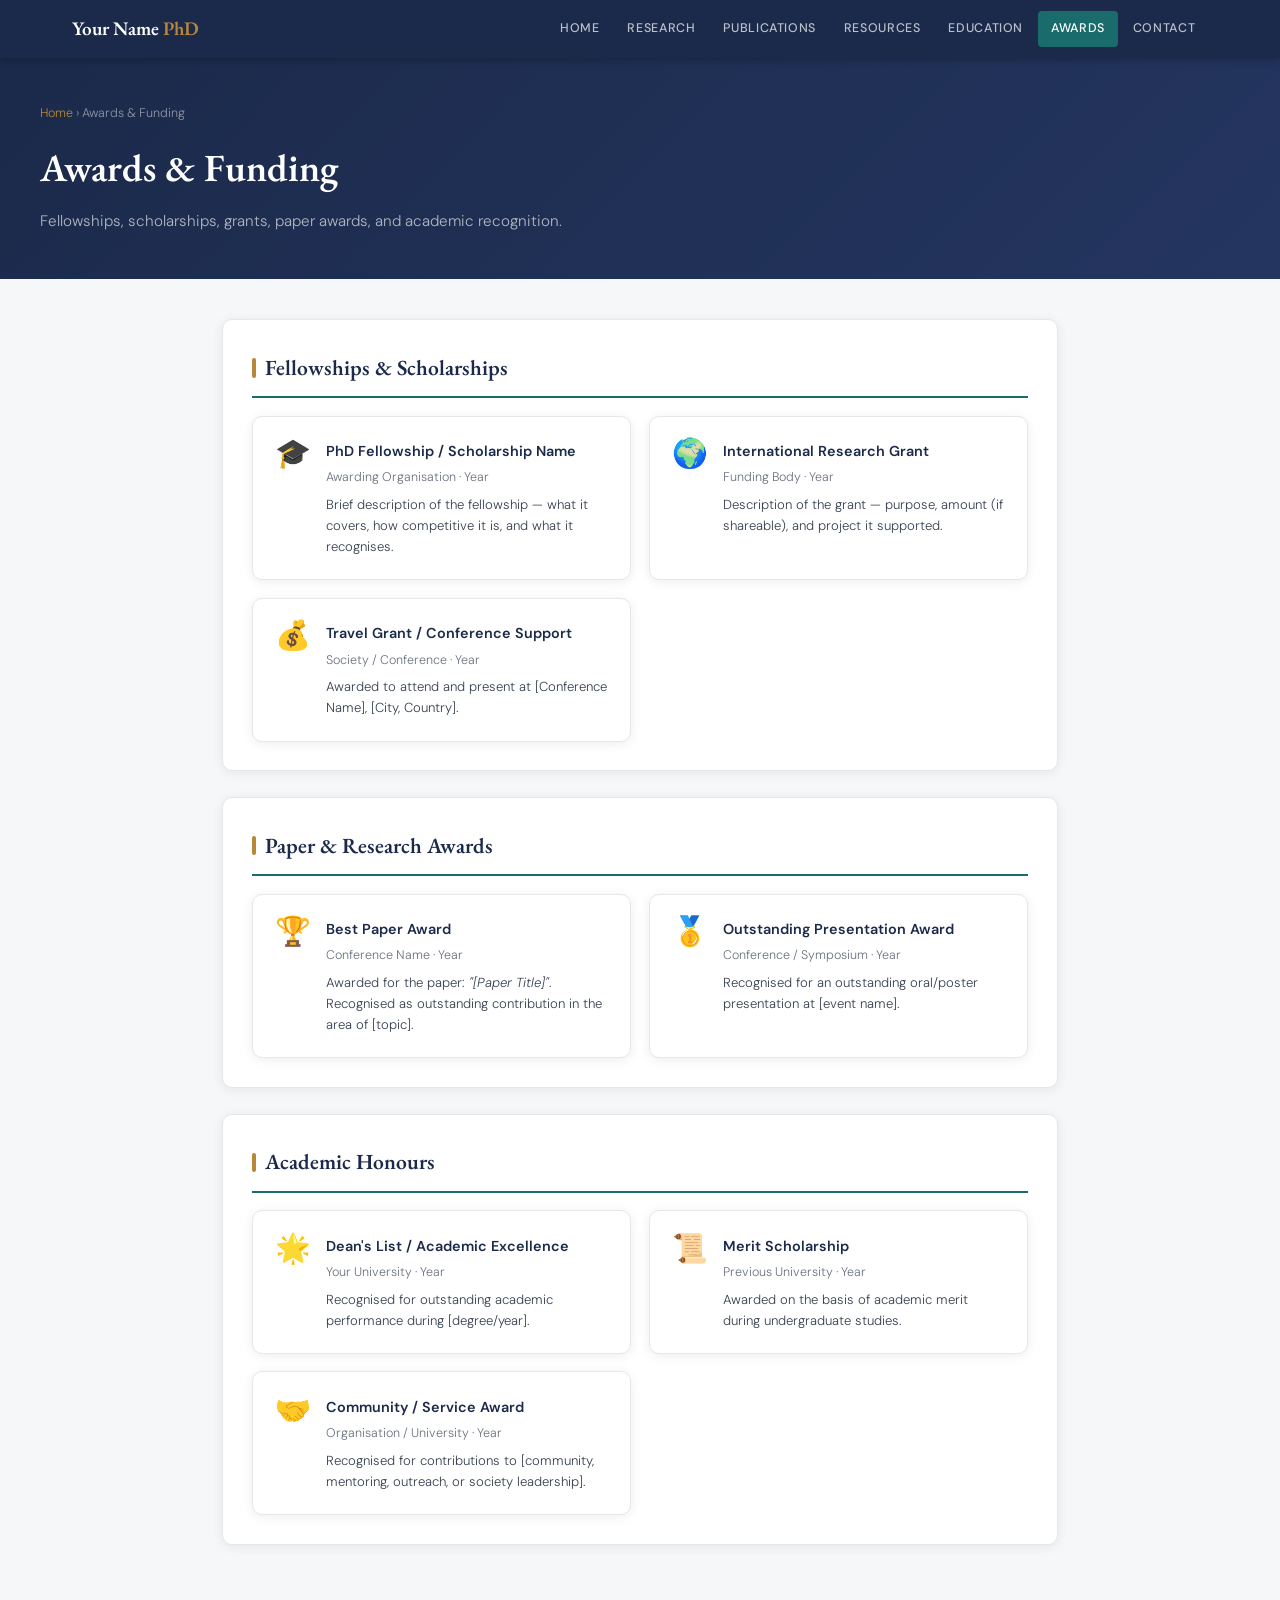
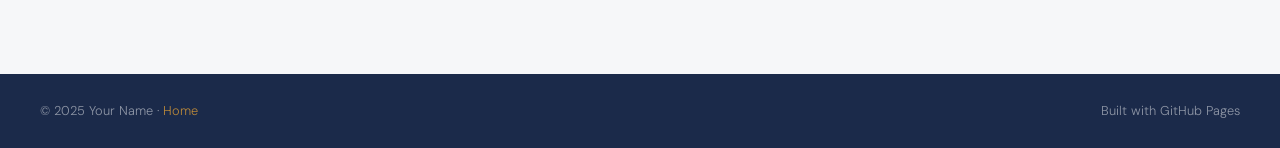
==== awards.html @ 1ede740f "Add files via upload" ====
<!DOCTYPE html>
<html lang="en">
<head>
  <meta charset="UTF-8"/>
  <meta name="viewport" content="width=device-width, initial-scale=1.0"/>
  <title>Awards — Your Name</title>
  <link href="https://fonts.googleapis.com/css2?family=EB+Garamond:ital,wght@0,400;0,500;0,600;1,400&family=DM+Sans:wght@300;400;500;600&display=swap" rel="stylesheet"/>
  <link rel="stylesheet" href="style.css"/>
</head>
<body>
  <header id="header">
    <div class="header-inner">
      <a href="index.html" class="site-title">Your Name <span>PhD</span></a>
      <nav class="main-nav">
        <a href="index.html">Home</a><a href="research.html">Research</a>
        <a href="publications.html">Publications</a><a href="resources.html">Resources</a>
        <a href="education.html">Education</a>
        <a href="awards.html" class="active">Awards</a><a href="contact.html">Contact</a>
      </nav>
      <button class="burger" id="burger">&#9776;</button>
    </div>
  </header>
  <div class="mobile-nav" id="mobileNav">
    <a href="index.html">Home</a><a href="research.html">Research</a>
    <a href="publications.html">Publications</a><a href="resources.html">Resources</a>
    <a href="education.html">Education</a><a href="awards.html">Awards</a><a href="contact.html">Contact</a>
  </div>

  <div class="page-hero">
    <div class="page-hero-inner">
      <div class="breadcrumb"><a href="index.html">Home</a> › Awards &amp; Funding</div>
      <h1>Awards &amp; Funding</h1>
      <p>Fellowships, scholarships, grants, paper awards, and academic recognition.</p>
    </div>
  </div>

  <main class="page-single">

    <div class="card">
      <h2 class="card-title">Fellowships &amp; Scholarships</h2>
      <div class="awards-grid">
        <div class="aw-item">
          <div class="aw-icon">🎓</div>
          <div>
            <div class="aw-name">PhD Fellowship / Scholarship Name</div>
            <div class="aw-org">Awarding Organisation · Year</div>
            <div class="aw-desc">Brief description of the fellowship — what it covers, how competitive it is, and what it recognises.</div>
          </div>
        </div>
        <div class="aw-item">
          <div class="aw-icon">🌍</div>
          <div>
            <div class="aw-name">International Research Grant</div>
            <div class="aw-org">Funding Body · Year</div>
            <div class="aw-desc">Description of the grant — purpose, amount (if shareable), and project it supported.</div>
          </div>
        </div>
        <div class="aw-item">
          <div class="aw-icon">💰</div>
          <div>
            <div class="aw-name">Travel Grant / Conference Support</div>
            <div class="aw-org">Society / Conference · Year</div>
            <div class="aw-desc">Awarded to attend and present at [Conference Name], [City, Country].</div>
          </div>
        </div>
      </div>
    </div>

    <div class="card">
      <h2 class="card-title">Paper &amp; Research Awards</h2>
      <div class="awards-grid">
        <div class="aw-item">
          <div class="aw-icon">🏆</div>
          <div>
            <div class="aw-name">Best Paper Award</div>
            <div class="aw-org">Conference Name · Year</div>
            <div class="aw-desc">Awarded for the paper: <em>"[Paper Title]"</em>. Recognised as outstanding contribution in the area of [topic].</div>
          </div>
        </div>
        <div class="aw-item">
          <div class="aw-icon">🥇</div>
          <div>
            <div class="aw-name">Outstanding Presentation Award</div>
            <div class="aw-org">Conference / Symposium · Year</div>
            <div class="aw-desc">Recognised for an outstanding oral/poster presentation at [event name].</div>
          </div>
        </div>
      </div>
    </div>

    <div class="card">
      <h2 class="card-title">Academic Honours</h2>
      <div class="awards-grid">
        <div class="aw-item">
          <div class="aw-icon">🌟</div>
          <div>
            <div class="aw-name">Dean's List / Academic Excellence</div>
            <div class="aw-org">Your University · Year</div>
            <div class="aw-desc">Recognised for outstanding academic performance during [degree/year].</div>
          </div>
        </div>
        <div class="aw-item">
          <div class="aw-icon">📜</div>
          <div>
            <div class="aw-name">Merit Scholarship</div>
            <div class="aw-org">Previous University · Year</div>
            <div class="aw-desc">Awarded on the basis of academic merit during undergraduate studies.</div>
          </div>
        </div>
        <div class="aw-item">
          <div class="aw-icon">🤝</div>
          <div>
            <div class="aw-name">Community / Service Award</div>
            <div class="aw-org">Organisation / University · Year</div>
            <div class="aw-desc">Recognised for contributions to [community, mentoring, outreach, or society leadership].</div>
          </div>
        </div>
      </div>
    </div>

  </main>

  <footer class="site-footer">
    <div class="footer-inner">
      <span>© 2025 Your Name · <a href="index.html">Home</a></span>
      <span>Built with GitHub Pages</span>
    </div>
  </footer>
  <script src="nav.js"></script>
</body>
</html>
---- style.css ----
/* ═══════════════════════════════════════════
   PhD ACADEMIC PORTFOLIO — style.css
   Multi-page site, inspired by academic style
   ═══════════════════════════════════════════ */

*, *::before, *::after { box-sizing: border-box; margin: 0; padding: 0; }

:root {
  --navy:      #1B2A4A;
  --navy2:     #243560;
  --teal:      #1A6B6B;
  --teal-light:#E6F4F4;
  --gold:      #B8873A;
  --gold-light:#FDF5E8;
  --bg:        #F6F7F9;
  --white:     #FFFFFF;
  --ink:       #111827;
  --ink2:      #374151;
  --ink3:      #6B7280;
  --border:    #E5E7EB;
  --serif:     'EB Garamond', Georgia, serif;
  --sans:      'DM Sans', sans-serif;
  --sh:        0 2px 12px rgba(0,0,0,.07);
  --sh2:       0 6px 28px rgba(0,0,0,.11);
}

html { scroll-behavior: smooth; font-size: 16px; }
body {
  font-family: var(--sans); background: var(--bg);
  color: var(--ink); font-weight: 300; line-height: 1.75;
  min-height: 100vh;
}
a { color: var(--teal); text-decoration: none; }
a:hover { text-decoration: underline; }
img { max-width: 100%; height: auto; display: block; }
::selection { background: var(--teal-light); color: var(--teal); }
::-webkit-scrollbar { width: 5px; }
::-webkit-scrollbar-thumb { background: var(--teal); border-radius: 99px; }

/* ═══════ HEADER / NAV ═══════ */
#header {
  position: sticky; top: 0; z-index: 500;
  background: var(--navy);
  box-shadow: 0 2px 8px rgba(0,0,0,.25);
}
.header-inner {
  max-width: 1200px; margin: 0 auto;
  padding: 0 2rem;
  display: flex; align-items: center; gap: 2rem;
  height: 58px;
}
.site-title {
  font-family: var(--serif); font-size: 1.2rem; font-weight: 600;
  color: #fff; text-decoration: none; white-space: nowrap; flex-shrink: 0;
}
.site-title span { color: var(--gold); }
.main-nav {
  display: flex; gap: .15rem; flex: 1; justify-content: flex-end; flex-wrap: nowrap;
}
.main-nav a {
  font-size: .78rem; font-weight: 500; letter-spacing: .05em; text-transform: uppercase;
  color: rgba(255,255,255,.7); text-decoration: none;
  padding: .45rem .8rem; border-radius: 4px;
  transition: background .2s, color .2s;
  white-space: nowrap;
}
.main-nav a:hover, .main-nav a.active {
  background: rgba(255,255,255,.12); color: #fff; text-decoration: none;
}
.main-nav a.active { background: var(--teal); color: #fff; }
.burger {
  display: none; background: none; border: none;
  color: #fff; font-size: 1.4rem; cursor: pointer; padding: .2rem .4rem;
}

/* Mobile nav */
.mobile-nav {
  display: none; flex-direction: column; gap: 0;
  background: var(--navy2);
  border-bottom: 2px solid var(--teal);
}
.mobile-nav a {
  padding: .85rem 1.5rem; color: rgba(255,255,255,.85);
  border-bottom: 1px solid rgba(255,255,255,.07);
  font-size: .9rem; text-decoration: none;
  transition: background .15s;
}
.mobile-nav a:hover { background: rgba(255,255,255,.08); }
.mobile-nav.open { display: flex; }

/* ═══════ HERO BANNER ═══════ */
.hero-banner {
  background: linear-gradient(135deg, var(--navy) 0%, var(--navy2) 60%, var(--teal) 100%);
  padding: 3.5rem 2rem;
}
.hero-content {
  max-width: 1200px; margin: 0 auto;
  display: flex; gap: 3rem; align-items: flex-start;
}
.hero-photo-col { flex-shrink: 0; }
.photo-frame {
  width: 160px; height: 160px; border-radius: 50%;
  border: 4px solid var(--gold);
  overflow: hidden;
  background: linear-gradient(135deg, var(--teal) 0%, var(--navy2) 100%);
  display: flex; align-items: center; justify-content: center;
  box-shadow: 0 4px 20px rgba(0,0,0,.3);
  flex-shrink: 0;
}
.photo-frame img { width: 100%; height: 100%; object-fit: cover; }
.photo-fallback {
  display: none; width: 100%; height: 100%;
  align-items: center; justify-content: center;
  font-family: var(--serif); font-size: 3rem; color: #fff; font-weight: 600;
}
.hero-text-col { flex: 1; }
.hero-name {
  font-family: var(--serif); font-size: clamp(1.9rem, 3.5vw, 2.8rem);
  font-weight: 600; color: #fff; line-height: 1.15; margin-bottom: .35rem;
}
.hero-degree { font-size: .95rem; color: var(--gold); font-weight: 500; margin-bottom: .5rem; }
.hero-position { font-size: 1rem; color: rgba(255,255,255,.9); margin-bottom: .15rem; }
.hero-inst { font-size: .95rem; color: rgba(255,255,255,.75); margin-bottom: .2rem; }
.hero-also { font-size: .85rem; color: rgba(255,255,255,.55); font-style: italic; margin-bottom: 1.2rem; }
.hero-tags { display: flex; flex-wrap: wrap; gap: .45rem; margin-bottom: 1.4rem; }
.hero-tags span {
  padding: .2rem .7rem; border-radius: 99px;
  background: rgba(255,255,255,.12); color: rgba(255,255,255,.85);
  font-size: .72rem; font-weight: 500; letter-spacing: .05em;
  border: 1px solid rgba(255,255,255,.2);
}
.hero-links { display: flex; gap: .6rem; flex-wrap: wrap; }
.hl-btn {
  padding: .45rem 1.1rem; border-radius: 4px;
  border: 1.5px solid rgba(255,255,255,.35);
  color: rgba(255,255,255,.85); font-size: .8rem; font-weight: 500;
  background: transparent; text-decoration: none; transition: all .2s;
}
.hl-btn:hover { background: rgba(255,255,255,.15); border-color: #fff; color: #fff; text-decoration: none; }
.hl-primary { background: var(--gold); border-color: var(--gold); color: #fff !important; }
.hl-primary:hover { background: #a07030 !important; border-color: #a07030 !important; }

/* ═══════ PAGE LAYOUT ═══════ */
.page-main { max-width: 1200px; margin: 2.5rem auto; padding: 0 2rem 4rem; }
.content-cols { display: grid; grid-template-columns: 1fr 340px; gap: 2rem; }

/* Single-column pages */
.page-single { max-width: 900px; margin: 2.5rem auto; padding: 0 2rem 4rem; }

/* ═══════ CARDS ═══════ */
.card {
  background: var(--white); border-radius: 10px;
  border: 1px solid var(--border); box-shadow: var(--sh);
  padding: 1.8rem; margin-bottom: 1.6rem;
}
.card-title {
  font-family: var(--serif); font-size: 1.35rem; font-weight: 600;
  color: var(--navy); margin-bottom: 1.1rem;
  padding-bottom: .6rem; border-bottom: 2px solid var(--teal);
  display: flex; align-items: center; gap: .6rem;
}
.card-title::before { content: ''; display: block; width: 4px; height: 1.2rem; background: var(--gold); border-radius: 2px; }
.card-sub { font-size: .9rem; color: var(--ink3); margin-bottom: 1.2rem; }

/* ═══════ BIO ═══════ */
.bio-text p { color: var(--ink2); margin-bottom: 1rem; font-size: .97rem; line-height: 1.85; }
.bio-text p:last-child { margin-bottom: 0; }

/* ═══════ GIF / IMAGE ZONE ═══════ */
.gif-grid { display: grid; grid-template-columns: 1fr 1fr; gap: 1.2rem; margin-bottom: 1rem; }
.gif-slot {
  border-radius: 8px; overflow: hidden;
  border: 2px dashed var(--border); min-height: 180px;
  background: var(--bg);
  display: flex; align-items: center; justify-content: center;
  transition: border-color .2s;
}
.gif-slot:hover { border-color: var(--teal); }
.gif-slot img { width: 100%; height: 100%; object-fit: cover; display: block; border-radius: 6px; }
.gif-placeholder {
  display: flex; flex-direction: column; align-items: center; justify-content: center;
  gap: .4rem; padding: 1.5rem; text-align: center;
}
.gif-icon { font-size: 2rem; }
.gif-placeholder p { font-size: .8rem; font-weight: 600; color: var(--ink3); font-family: monospace; }
.gif-placeholder span { font-size: .72rem; color: var(--ink3); }
.img-hint {
  font-size: .82rem; color: var(--ink3); background: var(--gold-light);
  border-left: 3px solid var(--gold); padding: .7rem 1rem; border-radius: 0 6px 6px 0;
  line-height: 1.6;
}
.img-hint code { background: rgba(0,0,0,.07); padding: .1rem .3rem; border-radius: 3px; font-size: .8rem; }

/* Full-width single image slot */
.gif-slot-wide {
  border-radius: 8px; overflow: hidden;
  border: 2px dashed var(--border); min-height: 240px;
  background: var(--bg); display: flex; align-items: center;
  justify-content: center; margin-bottom: 1rem; transition: border-color .2s;
}
.gif-slot-wide:hover { border-color: var(--teal); }
.gif-slot-wide img { width: 100%; display: block; border-radius: 6px; }

/* ═══════ NEWS ═══════ */
.news-list { list-style: none; display: flex; flex-direction: column; gap: 0; }
.news-list li {
  padding: .85rem 0; border-bottom: 1px solid var(--border);
  display: flex; flex-direction: column; gap: .2rem;
}
.news-list li:last-child { border-bottom: none; }
.news-date {
  font-size: .7rem; font-weight: 600; letter-spacing: .08em;
  text-transform: uppercase; color: var(--teal);
}
.news-list p { font-size: .88rem; color: var(--ink2); line-height: 1.6; }

/* ═══════ STATS ═══════ */
.stats-grid { display: grid; grid-template-columns: 1fr 1fr; gap: .8rem; }
.stat-box {
  background: var(--teal-light); border-radius: 8px; padding: 1rem;
  text-align: center; display: flex; flex-direction: column; gap: .15rem;
}
.sn { font-family: var(--serif); font-size: 1.9rem; font-weight: 600; color: var(--teal); line-height: 1; }
.sl { font-size: .7rem; font-weight: 500; letter-spacing: .08em; text-transform: uppercase; color: var(--ink3); }

/* ═══════ QUICK NAV ═══════ */
.qnav-links { display: flex; flex-direction: column; gap: .45rem; }
.qnav-links a {
  display: block; padding: .65rem .9rem; border-radius: 6px;
  border: 1px solid var(--border); color: var(--ink2);
  font-size: .88rem; background: var(--bg); transition: all .18s;
  text-decoration: none;
}
.qnav-links a:hover { background: var(--teal-light); border-color: var(--teal); color: var(--teal); text-decoration: none; }

/* ═══════ PAGE HERO (inner pages) ═══════ */
.page-hero {
  background: linear-gradient(135deg, var(--navy) 0%, var(--navy2) 100%);
  padding: 2.8rem 2rem;
}
.page-hero-inner { max-width: 1200px; margin: 0 auto; }
.page-hero h1 {
  font-family: var(--serif); font-size: clamp(1.8rem, 3vw, 2.6rem);
  font-weight: 600; color: #fff; margin-bottom: .4rem;
}
.page-hero p { font-size: .95rem; color: rgba(255,255,255,.65); }
.breadcrumb { font-size: .78rem; color: rgba(255,255,255,.5); margin-bottom: .6rem; }
.breadcrumb a { color: var(--gold); text-decoration: none; }
.breadcrumb a:hover { text-decoration: underline; }

/* ═══════ RESEARCH PAGE ═══════ */
.research-area {
  margin-bottom: 2.2rem; padding-bottom: 2.2rem;
  border-bottom: 1px solid var(--border);
}
.research-area:last-child { border-bottom: none; margin-bottom: 0; padding-bottom: 0; }
.ra-header { display: flex; align-items: flex-start; gap: 1.2rem; margin-bottom: 1rem; }
.ra-num {
  width: 44px; height: 44px; border-radius: 10px;
  background: var(--teal-light); color: var(--teal);
  display: flex; align-items: center; justify-content: center;
  font-family: var(--serif); font-size: 1.3rem; font-weight: 600;
  flex-shrink: 0;
}
.ra-title { font-family: var(--serif); font-size: 1.2rem; font-weight: 600; color: var(--navy); margin-bottom: .2rem; }
.ra-keywords { font-size: .78rem; color: var(--teal); font-weight: 500; }
.ra-body p { color: var(--ink2); font-size: .95rem; line-height: 1.85; margin-bottom: .8rem; }

/* Research image/GIF slot in research page */
.ra-media { display: grid; grid-template-columns: 1fr 1fr; gap: 1rem; margin: 1.2rem 0; }
.ra-media-slot {
  border-radius: 8px; overflow: hidden; border: 2px dashed var(--border);
  min-height: 160px; background: var(--bg);
  display: flex; align-items: center; justify-content: center;
}
.ra-media-slot img { width: 100%; height: 100%; object-fit: cover; display: block; }

/* ═══════ PUBLICATIONS PAGE ═══════ */
.pub-filter { display: flex; gap: .4rem; flex-wrap: wrap; margin-bottom: 2rem; }
.pf-btn {
  padding: .38rem 1rem; border-radius: 99px; border: 1.5px solid var(--border);
  background: transparent; font-family: var(--sans); font-size: .78rem;
  font-weight: 500; color: var(--ink3); cursor: pointer; transition: all .18s;
}
.pf-btn.on, .pf-btn:hover { background: var(--teal); color: #fff; border-color: var(--teal); }

.pub-year-section { margin-bottom: 2.4rem; }
.pub-year-label {
  font-family: var(--serif); font-size: 1.5rem; font-weight: 600; color: var(--navy);
  margin-bottom: 1rem; padding-bottom: .4rem; border-bottom: 2px solid var(--teal);
  display: flex; align-items: center; gap: .6rem;
}
.pub-entry {
  display: grid; grid-template-columns: 90px 1fr;
  gap: 1.2rem; padding: 1.2rem 0; border-bottom: 1px solid var(--border); align-items: start;
}
.pub-entry:last-child { border-bottom: none; }
.pub-thumb-slot {
  width: 90px; aspect-ratio: 3/4; border-radius: 4px; overflow: hidden;
  border: 1px solid var(--border); background: var(--bg);
  display: flex; align-items: center; justify-content: center; flex-shrink: 0;
}
.pub-thumb-slot img { width: 100%; height: 100%; object-fit: cover; object-position: top; }
.pub-thumb-placeholder {
  display: flex; flex-direction: column; align-items: center; justify-content: center;
  gap: .3rem; padding: .5rem; text-align: center;
}
.pub-thumb-placeholder span { font-size: .55rem; color: var(--ink3); }
.pub-info { flex: 1; }
.pub-info-title { font-family: var(--serif); font-size: 1.02rem; font-weight: 600; color: var(--navy); margin-bottom: .3rem; line-height: 1.4; }
.pub-info-authors { font-size: .82rem; color: var(--ink3); margin-bottom: .25rem; }
.pub-info-authors strong { color: var(--teal); font-weight: 600; }
.pub-info-venue { font-size: .82rem; color: var(--ink2); font-style: italic; margin-bottom: .55rem; }
.pub-info-btns { display: flex; gap: .4rem; flex-wrap: wrap; }
.pib {
  padding: .3rem .75rem; border-radius: 4px; border: 1.5px solid var(--border);
  font-size: .73rem; font-weight: 500; color: var(--ink2); text-decoration: none;
  background: transparent; transition: all .15s; cursor: pointer; font-family: var(--sans);
}
.pib:hover { border-color: var(--teal); color: var(--teal); background: var(--teal-light); text-decoration: none; }
.pib-primary { background: var(--teal); color: #fff !important; border-color: var(--teal); }
.pib-primary:hover { background: var(--teal) !important; opacity: .85; }
.pub-tags { display: flex; gap: .3rem; flex-wrap: wrap; margin-bottom: .5rem; }
.ptag { padding: .12rem .5rem; border-radius: 3px; font-size: .67rem; font-weight: 600; letter-spacing: .04em; text-transform: uppercase; }
.pt-teal { background: var(--teal-light); color: var(--teal); }
.pt-gold { background: var(--gold-light); color: var(--gold); }

/* ═══════ RESOURCES PAGE ═══════ */
.res-grid { display: grid; grid-template-columns: repeat(auto-fill, minmax(280px, 1fr)); gap: 1.3rem; }
.res-card {
  background: var(--white); border-radius: 10px;
  border: 1px solid var(--border); box-shadow: var(--sh);
  overflow: hidden; display: flex; flex-direction: column;
  transition: box-shadow .22s, transform .22s;
}
.res-card:hover { box-shadow: var(--sh2); transform: translateY(-4px); }
.res-preview {
  width: 100%; aspect-ratio: 16/9; overflow: hidden;
  background: var(--bg); border-bottom: 1px solid var(--border);
  display: flex; align-items: center; justify-content: center; position: relative;
}
.res-preview img { width: 100%; height: 100%; object-fit: cover; object-position: top; display: block; }
.res-preview-placeholder {
  display: flex; flex-direction: column; align-items: center; justify-content: center;
  gap: .5rem; padding: 1.5rem; text-align: center; width: 100%; height: 100%;
}
.res-type-badge {
  position: absolute; top: 8px; left: 8px;
  padding: .2rem .6rem; border-radius: 99px; font-size: .65rem; font-weight: 600;
  letter-spacing: .06em; text-transform: uppercase;
}
.rtb-paper { background: rgba(26,107,107,.85); color: #fff; }
.rtb-code  { background: rgba(184,135,58,.9); color: #fff; }
.rtb-data  { background: rgba(27,42,74,.8); color: #fff; }
.rtb-slides{ background: rgba(255,255,255,.9); color: var(--navy); border: 1px solid var(--border); }
.res-body { padding: 1.2rem 1.3rem; flex: 1; display: flex; flex-direction: column; }
.res-title { font-family: var(--serif); font-size: .97rem; font-weight: 600; color: var(--navy); margin-bottom: .3rem; line-height: 1.4; }
.res-meta { font-size: .76rem; color: var(--ink3); font-style: italic; margin-bottom: .6rem; }
.res-desc { font-size: .84rem; color: var(--ink2); line-height: 1.7; flex: 1; margin-bottom: 1rem; }
.res-actions { display: flex; gap: .4rem; flex-wrap: wrap; margin-top: auto; padding-top: .8rem; border-top: 1px solid var(--border); }
.ra-btn {
  padding: .35rem .85rem; border-radius: 4px;
  background: var(--teal); color: #fff; font-size: .75rem; font-weight: 500;
  text-decoration: none; border: none; cursor: pointer; transition: opacity .18s;
  font-family: var(--sans);
}
.ra-btn:hover { opacity: .85; text-decoration: none; }
.ra-btn-sec {
  padding: .35rem .85rem; border-radius: 4px; border: 1.5px solid var(--border);
  background: transparent; color: var(--ink2); font-size: .75rem; font-weight: 500;
  text-decoration: none; cursor: pointer; transition: all .18s; font-family: var(--sans);
}
.ra-btn-sec:hover { border-color: var(--teal); color: var(--teal); text-decoration: none; }

/* Code block preview */
.code-preview {
  width: 100%; aspect-ratio: 16/9; background: #1E2533;
  padding: 1rem; overflow: hidden; position: relative;
  font-family: 'Courier New', monospace; font-size: .65rem; line-height: 1.55; color: #8892b0;
}
.c-bar { display: flex; gap: .4rem; margin-bottom: .6rem; }
.c-dot { width: 7px; height: 7px; border-radius: 50%; }
.c-kw  { color: #ff79c6; } .c-fn  { color: #50fa7b; } .c-str { color: #f1fa8c; }
.c-cm  { color: #6272a4; } .c-num { color: #bd93f9; } .c-var { color: #8be9fd; }

/* ═══════ EDUCATION PAGE ═══════ */
.edu-timeline { position: relative; padding-left: 2rem; }
.edu-timeline::before { content: ''; position: absolute; left: 6px; top: 0; bottom: 0; width: 2px; background: linear-gradient(180deg, var(--teal) 0%, var(--gold) 80%, transparent 100%); }
.edu-item { position: relative; margin-bottom: 2.2rem; }
.edu-item::before { content: ''; position: absolute; left: -1.85rem; top: .3rem; width: 14px; height: 14px; border-radius: 50%; border: 2.5px solid var(--teal); background: var(--white); }
.edu-year { font-size: .72rem; font-weight: 600; letter-spacing: .09em; text-transform: uppercase; color: var(--teal); margin-bottom: .25rem; }
.edu-degree { font-family: var(--serif); font-size: 1.1rem; font-weight: 600; color: var(--navy); margin-bottom: .15rem; }
.edu-inst { font-size: .88rem; color: var(--gold); font-weight: 500; margin-bottom: .4rem; }
.edu-desc { font-size: .88rem; color: var(--ink2); line-height: 1.75; }

/* ═══════ AWARDS PAGE ═══════ */
.awards-grid { display: grid; grid-template-columns: repeat(auto-fill, minmax(260px, 1fr)); gap: 1.1rem; }
.aw-item {
  background: var(--white); border-radius: 10px; padding: 1.4rem;
  border: 1px solid var(--border); box-shadow: var(--sh);
  display: flex; gap: .9rem; align-items: flex-start; transition: transform .2s, box-shadow .2s;
}
.aw-item:hover { transform: translateY(-3px); box-shadow: var(--sh2); }
.aw-icon { font-size: 1.8rem; flex-shrink: 0; line-height: 1; }
.aw-name { font-weight: 600; font-size: .9rem; color: var(--navy); margin-bottom: .18rem; }
.aw-org { font-size: .78rem; color: var(--ink3); }
.aw-desc { font-size: .82rem; color: var(--ink2); margin-top: .3rem; line-height: 1.6; }

/* ═══════ CONTACT PAGE ═══════ */
.contact-grid { display: grid; grid-template-columns: 1fr 1fr; gap: 2rem; }
.contact-info-card { background: var(--teal-light); border-radius: 10px; padding: 2rem; }
.contact-info-card h3 { font-family: var(--serif); font-size: 1.2rem; color: var(--navy); margin-bottom: 1.2rem; }
.ci-row { display: flex; gap: .8rem; align-items: center; padding: .7rem 0; border-bottom: 1px solid rgba(0,0,0,.07); }
.ci-row:last-child { border-bottom: none; }
.ci-icon { width: 32px; height: 32px; border-radius: 7px; background: var(--white); display: flex; align-items: center; justify-content: center; flex-shrink: 0; font-size: .9rem; }
.ci-text { font-size: .88rem; color: var(--ink2); }
.ci-text a { color: var(--teal); }
.form-card { background: var(--white); border-radius: 10px; padding: 2rem; border: 1px solid var(--border); box-shadow: var(--sh); }
.form-card h3 { font-family: var(--serif); font-size: 1.2rem; color: var(--navy); margin-bottom: 1.4rem; }
.fg { margin-bottom: 1rem; }
.fg label { display: block; font-size: .72rem; font-weight: 600; letter-spacing: .08em; text-transform: uppercase; color: var(--ink3); margin-bottom: .35rem; }
.fg input, .fg textarea, .fg select {
  width: 100%; padding: .65rem .9rem; border: 1.5px solid var(--border);
  border-radius: 6px; font-family: var(--sans); font-size: .9rem; color: var(--ink);
  background: var(--bg); outline: none; transition: border .2s; resize: vertical;
}
.fg input:focus, .fg textarea:focus { border-color: var(--teal); }
.fg textarea { min-height: 100px; }
.form-submit {
  width: 100%; padding: .8rem; background: var(--teal); color: #fff;
  border: none; border-radius: 6px; font-family: var(--sans); font-size: .9rem;
  font-weight: 500; cursor: pointer; transition: background .2s;
}
.form-submit:hover { background: var(--navy); }

/* ═══════ FOOTER ═══════ */
.site-footer {
  background: var(--navy); color: rgba(255,255,255,.5);
  padding: 1.6rem 2rem; margin-top: auto;
}
.footer-inner {
  max-width: 1200px; margin: 0 auto;
  display: flex; justify-content: space-between; align-items: center;
  flex-wrap: wrap; gap: 1rem; font-size: .8rem;
}
.site-footer a { color: var(--gold); }

/* ═══════ ABSTRACT EXPAND ═══════ */
.abstract-toggle { cursor: pointer; color: var(--teal); font-size: .78rem; font-weight: 500; background: none; border: none; padding: 0; font-family: var(--sans); }
.abstract-body { display: none; margin-top: .6rem; font-size: .85rem; color: var(--ink2); line-height: 1.8; background: var(--bg); padding: .8rem 1rem; border-radius: 6px; border-left: 3px solid var(--teal); }
.abstract-body.open { display: block; }

/* ═══════ RESPONSIVE ═══════ */
@media (max-width: 900px) {
  .content-cols { grid-template-columns: 1fr; }
  .col-side { display: grid; grid-template-columns: 1fr 1fr; gap: 1.2rem; }
  .contact-grid { grid-template-columns: 1fr; }
}
@media (max-width: 700px) {
  .main-nav { display: none; }
  .burger { display: block; margin-left: auto; }
  .hero-content { flex-direction: column; align-items: center; text-align: center; }
  .hero-tags, .hero-links { justify-content: center; }
  .gif-grid, .ra-media { grid-template-columns: 1fr; }
  .col-side { grid-template-columns: 1fr; }
  .pub-entry { grid-template-columns: 1fr; }
  .pub-thumb-slot { display: none; }
}
@media (max-width: 480px) {
  .page-main, .page-single { padding: 0 1rem 3rem; }
  .header-inner { padding: 0 1rem; }
  .hero-banner { padding: 2rem 1rem; }
}
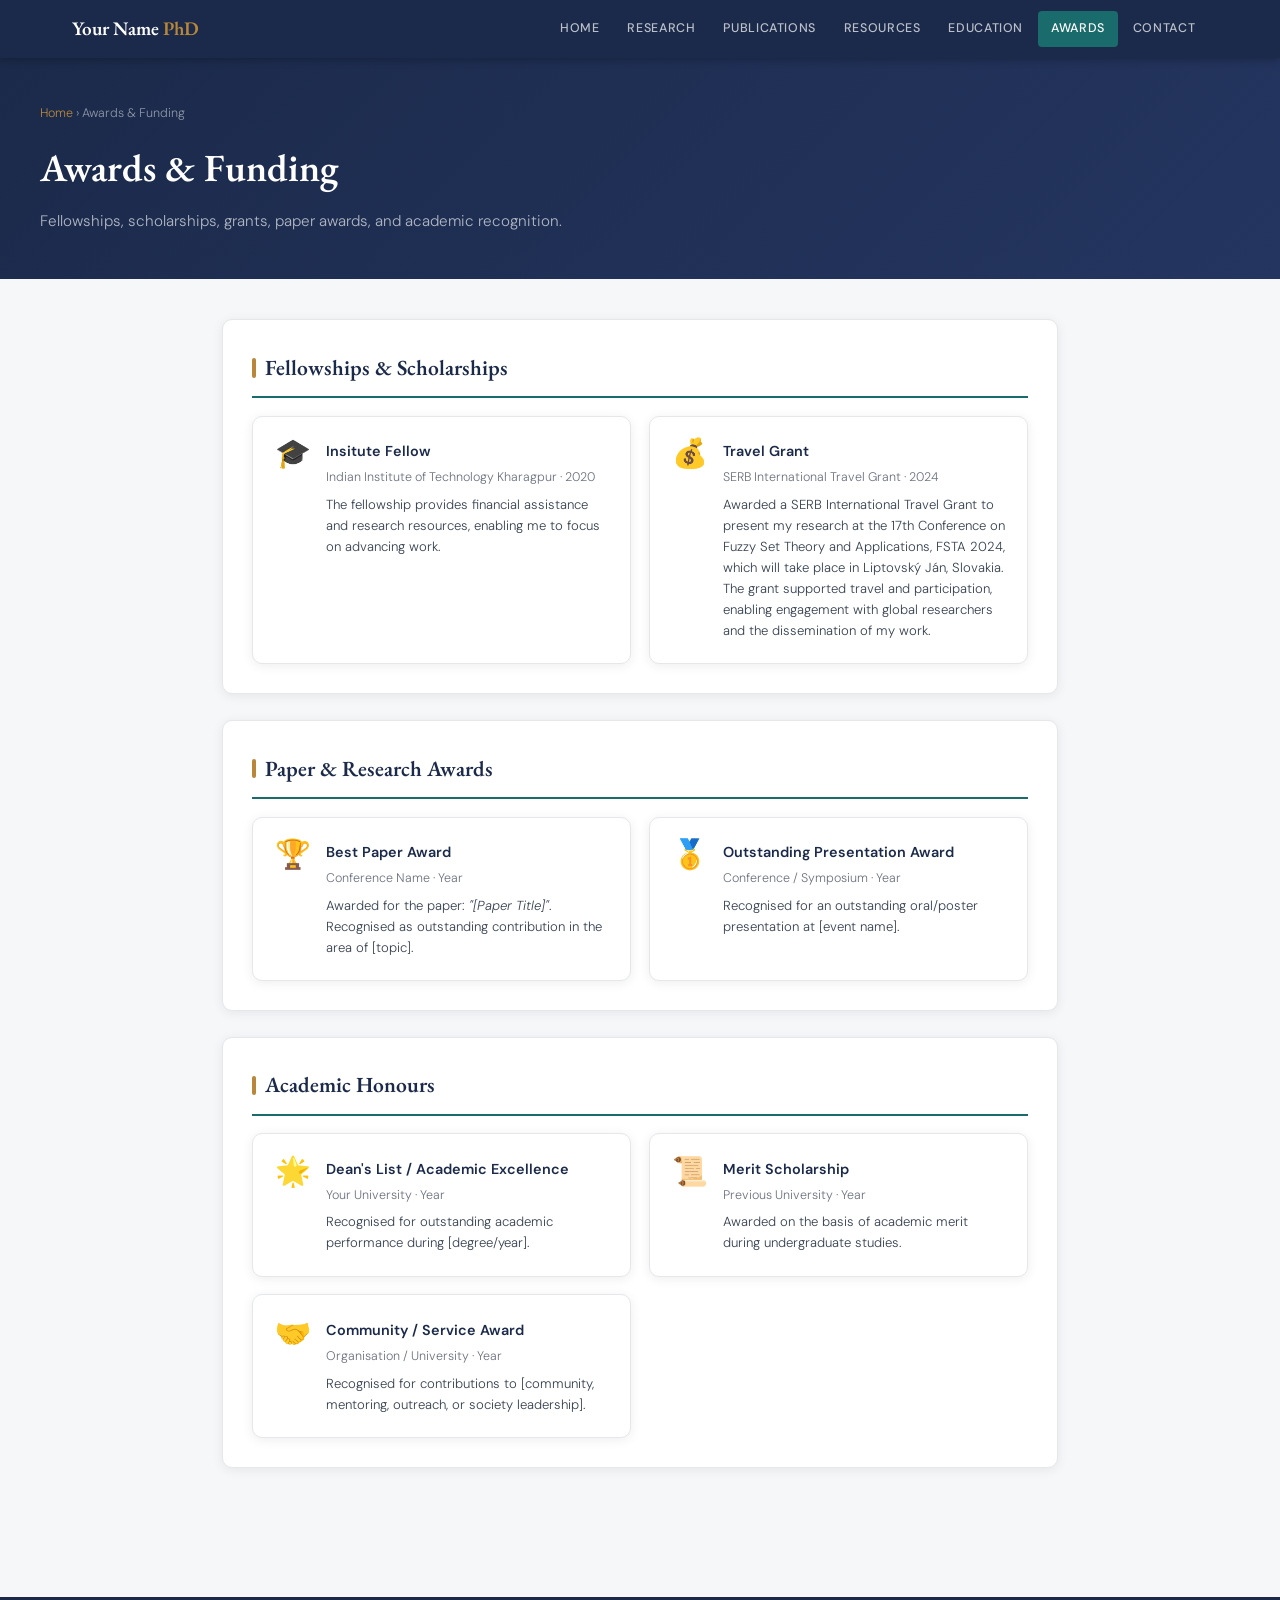
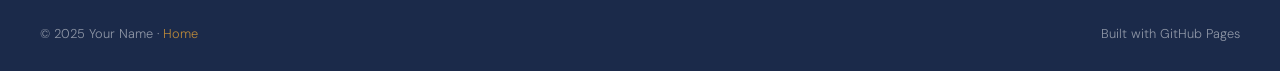
==== commit a775be8c: "Update awards.html" ====
--- a/awards.html
+++ b/awards.html
@@ -42,25 +42,25 @@
         <div class="aw-item">
           <div class="aw-icon">🎓</div>
           <div>
-            <div class="aw-name">PhD Fellowship / Scholarship Name</div>
-            <div class="aw-org">Awarding Organisation · Year</div>
-            <div class="aw-desc">Brief description of the fellowship — what it covers, how competitive it is, and what it recognises.</div>
+            <div class="aw-name">Insitute Fellow</div>
+            <div class="aw-org">Indian Institute of Technology Kharagpur · 2020</div>
+            <div class="aw-desc">The fellowship provides financial assistance and research resources, enabling me to focus on advancing work.</div>
           </div>
         </div>
-        <div class="aw-item">
+        <!---div class="aw-item">
           <div class="aw-icon">🌍</div>
           <div>
             <div class="aw-name">International Research Grant</div>
             <div class="aw-org">Funding Body · Year</div>
             <div class="aw-desc">Description of the grant — purpose, amount (if shareable), and project it supported.</div>
           </div>
-        </div>
+        </div>-->
         <div class="aw-item">
           <div class="aw-icon">💰</div>
           <div>
-            <div class="aw-name">Travel Grant / Conference Support</div>
-            <div class="aw-org">Society / Conference · Year</div>
-            <div class="aw-desc">Awarded to attend and present at [Conference Name], [City, Country].</div>
+            <div class="aw-name">Travel Grant </div>
+            <div class="aw-org">SERB International Travel Grant · 2024</div>
+            <div class="aw-desc">Awarded a SERB International Travel Grant to present my research at the 17th Conference on Fuzzy Set Theory and Applications, FSTA 2024, which will take place in Liptovský Ján, Slovakia. The grant supported travel and participation, enabling engagement with global researchers and the dissemination of my work. </div>
           </div>
         </div>
       </div>
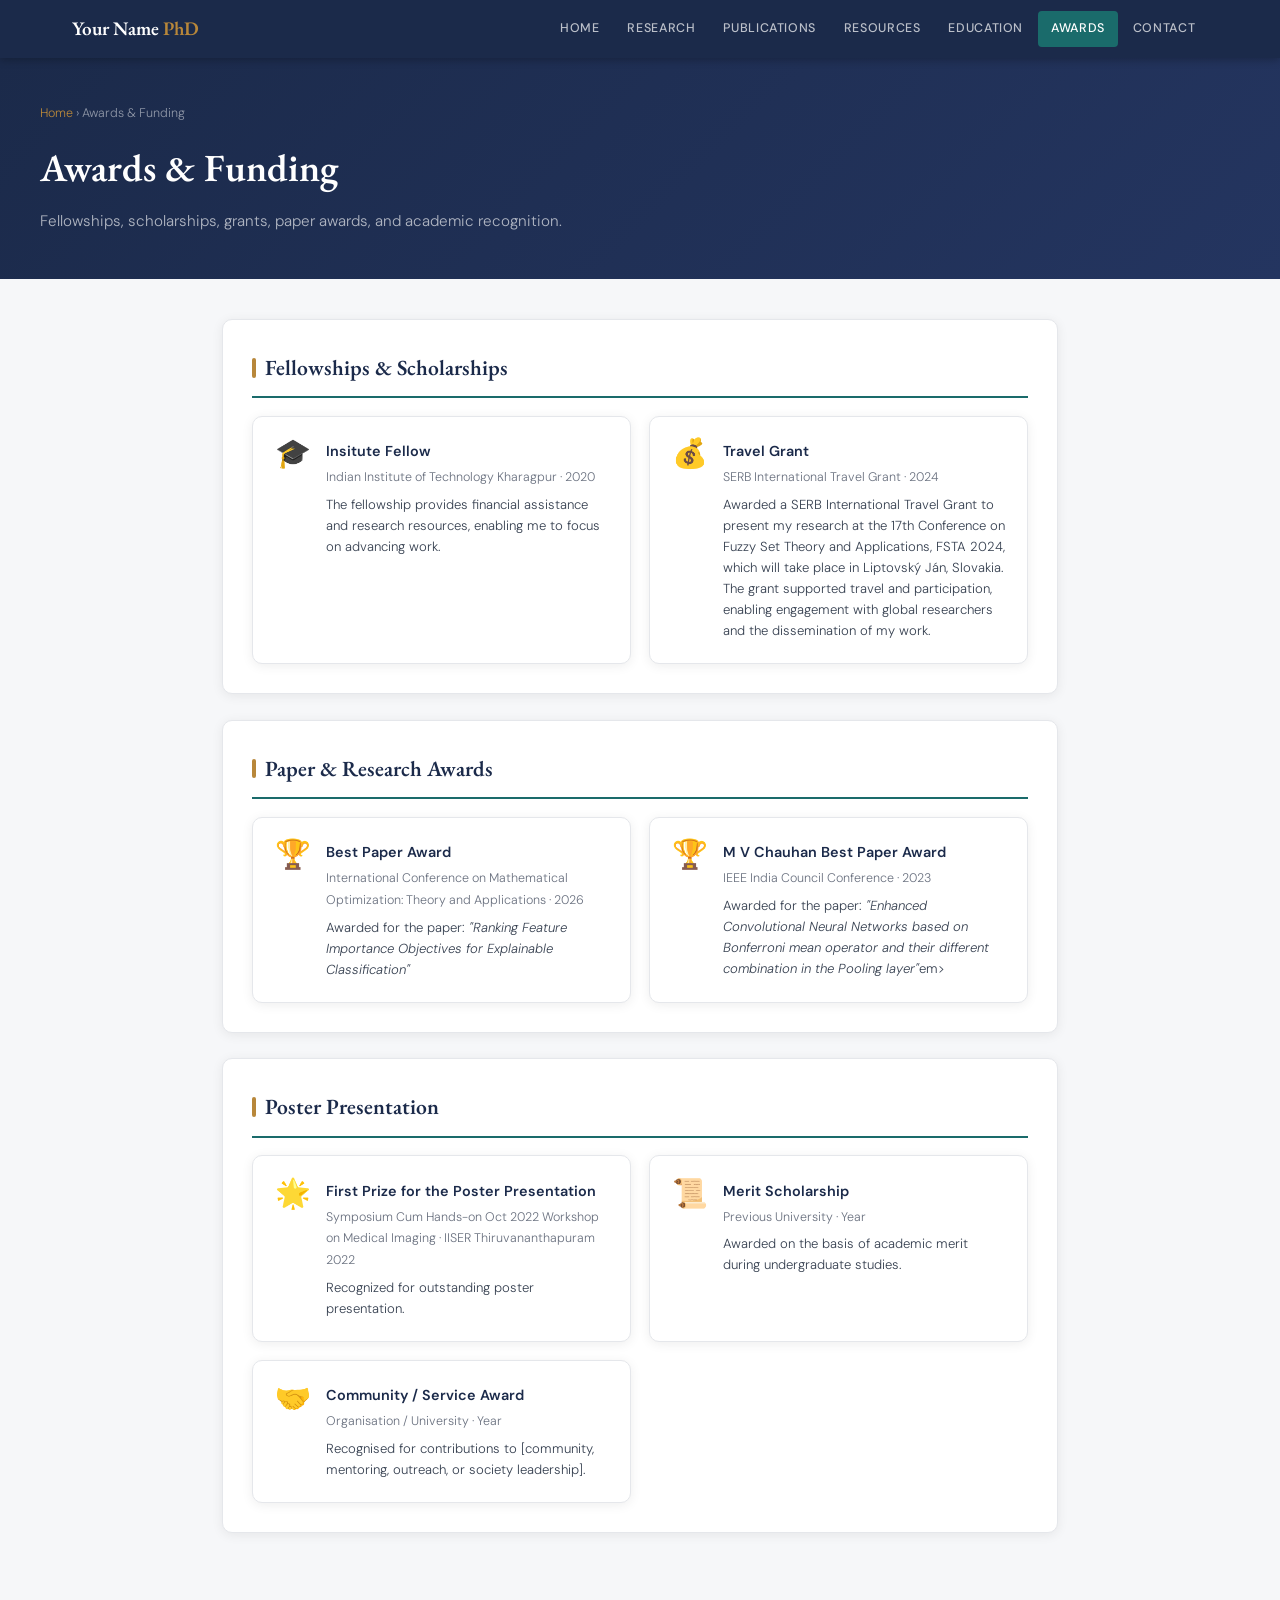
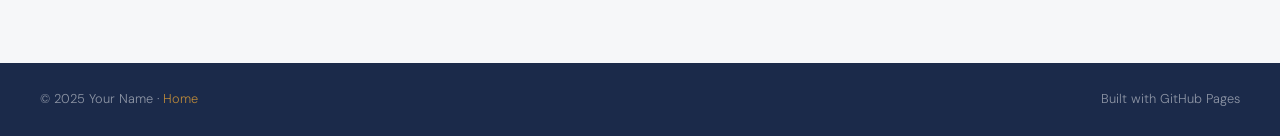
==== commit 576b053e: "Update awards.html" ====
--- a/awards.html
+++ b/awards.html
@@ -73,30 +73,32 @@
           <div class="aw-icon">🏆</div>
           <div>
             <div class="aw-name">Best Paper Award</div>
-            <div class="aw-org">Conference Name · Year</div>
-            <div class="aw-desc">Awarded for the paper: <em>"[Paper Title]"</em>. Recognised as outstanding contribution in the area of [topic].</div>
+            <div class="aw-org">International Conference on Mathematical Optimization: Theory and Applications · 2026</div>
+            <div class="aw-desc">Awarded for the paper: <em>"Ranking Feature Importance Objectives for Explainable Classification"</em></div>
           </div>
         </div>
         <div class="aw-item">
-          <div class="aw-icon">🥇</div>
+          <div class="aw-icon">🏆</div>
           <div>
-            <div class="aw-name">Outstanding Presentation Award</div>
-            <div class="aw-org">Conference / Symposium · Year</div>
-            <div class="aw-desc">Recognised for an outstanding oral/poster presentation at [event name].</div>
+            <div class="aw-name">M V Chauhan Best Paper Award</div>
+            <div class="aw-org">IEEE India Council Conference · 2023</div>
+            <div class="aw-desc">Awarded for the paper: <em>"Enhanced Convolutional Neural Networks based on Bonferroni mean operator and their different
+combination in the Pooling layer"</em>em></div>
           </div>
         </div>
       </div>
     </div>
 
     <div class="card">
-      <h2 class="card-title">Academic Honours</h2>
+      <h2 class="card-title">Poster Presentation</h2>
       <div class="awards-grid">
         <div class="aw-item">
           <div class="aw-icon">🌟</div>
           <div>
-            <div class="aw-name">Dean's List / Academic Excellence</div>
-            <div class="aw-org">Your University · Year</div>
-            <div class="aw-desc">Recognised for outstanding academic performance during [degree/year].</div>
+            <div class="aw-name">First Prize for the Poster Presentation</div>
+            <div class="aw-org">Symposium Cum Hands-on Oct 2022
+Workshop on Medical Imaging · IISER Thiruvananthapuram 2022</div>
+            <div class="aw-desc"> Recognized for outstanding poster presentation.</div>
           </div>
         </div>
         <div class="aw-item">
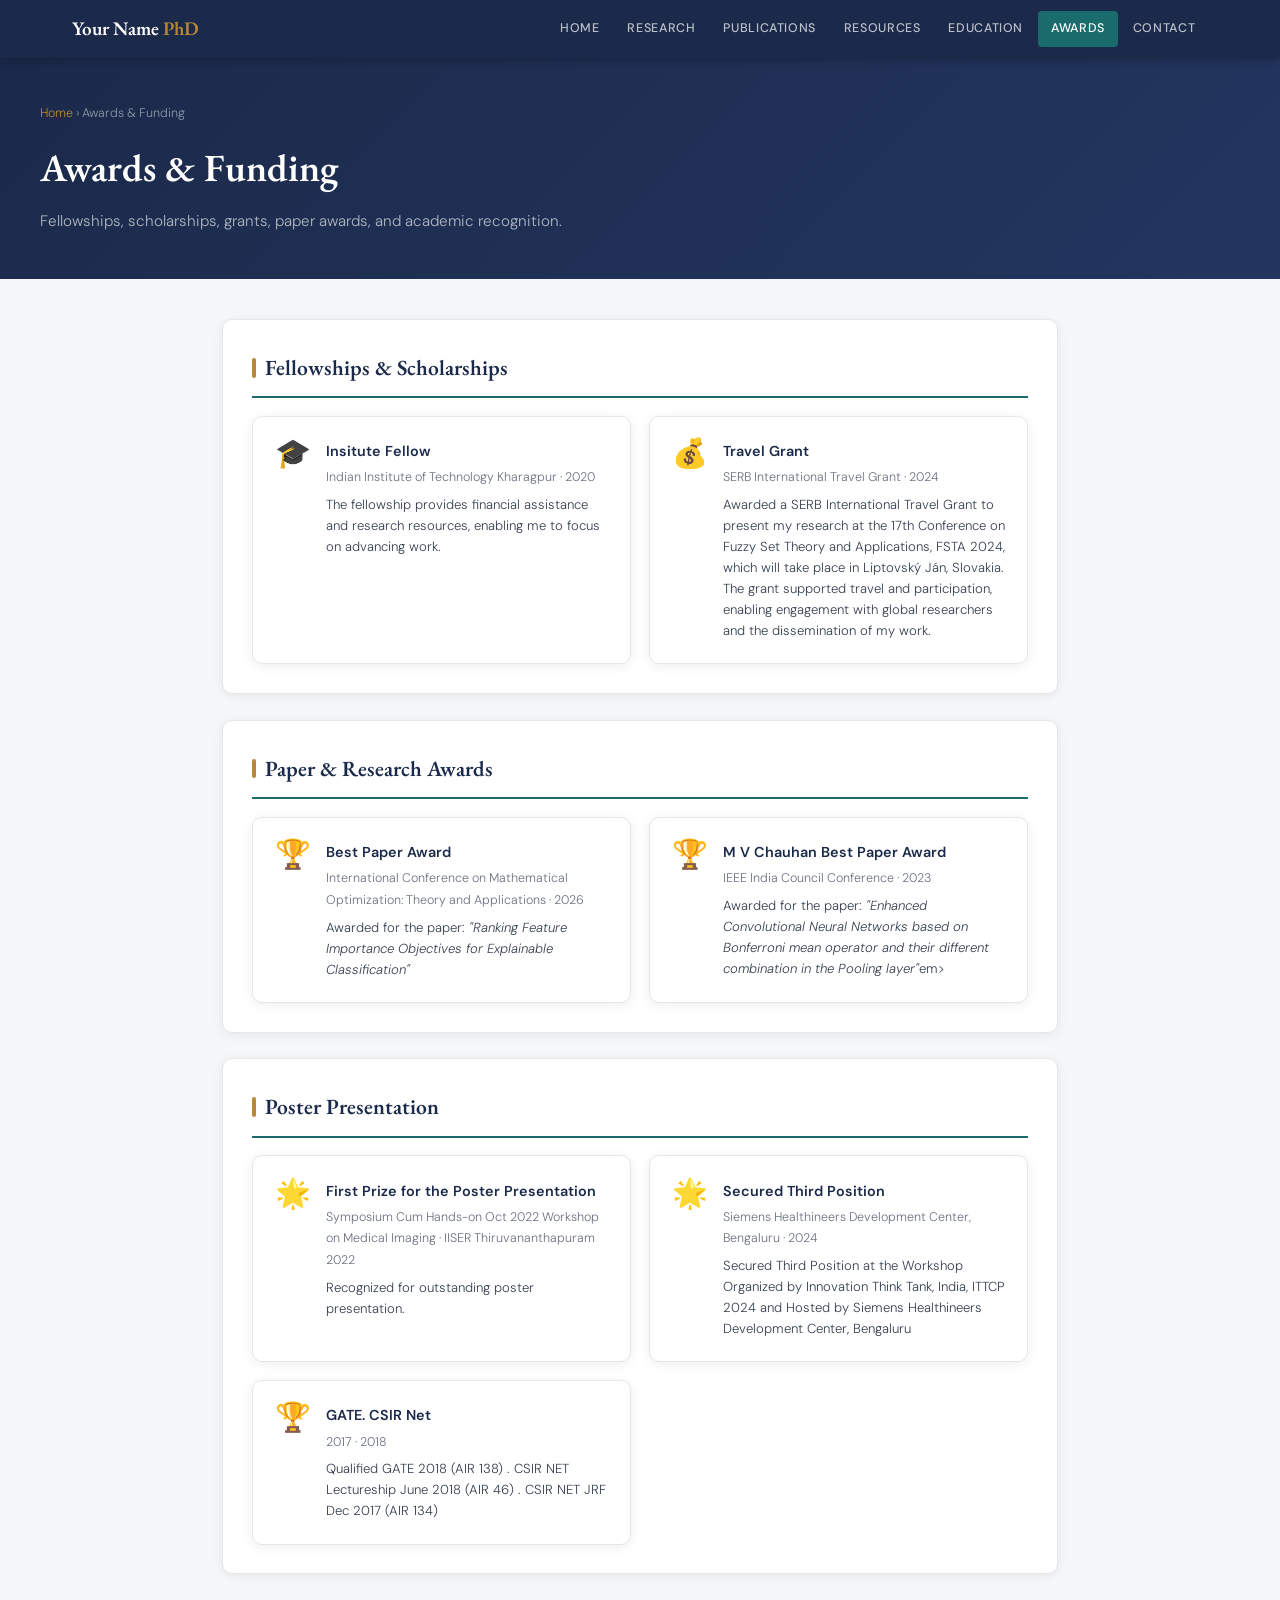
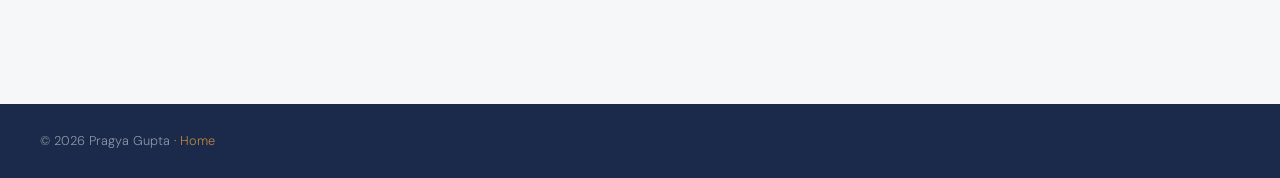
==== commit 1f120765: "Update awards.html" ====
--- a/awards.html
+++ b/awards.html
@@ -102,19 +102,20 @@
           </div>
         </div>
         <div class="aw-item">
-          <div class="aw-icon">📜</div>
+          <div class="aw-icon">🌟</div>
           <div>
-            <div class="aw-name">Merit Scholarship</div>
-            <div class="aw-org">Previous University · Year</div>
-            <div class="aw-desc">Awarded on the basis of academic merit during undergraduate studies.</div>
+            <div class="aw-name">Secured Third Position</div>
+            <div class="aw-org">Siemens Healthineers Development Center, Bengaluru · 2024</div>
+            <div class="aw-desc">Secured Third Position at the Workshop Organized by Innovation Think Tank, India, ITTCP 2024
+and Hosted by Siemens Healthineers Development Center, Bengaluru</div>
           </div>
         </div>
         <div class="aw-item">
-          <div class="aw-icon">🤝</div>
+          <div class="aw-icon">🏆</div>
           <div>
-            <div class="aw-name">Community / Service Award</div>
-            <div class="aw-org">Organisation / University · Year</div>
-            <div class="aw-desc">Recognised for contributions to [community, mentoring, outreach, or society leadership].</div>
+            <div class="aw-name">GATE. CSIR Net</div>
+            <div class="aw-org">2017 · 2018</div>
+            <div class="aw-desc">Qualified GATE 2018 (AIR 138) .  CSIR NET Lectureship June 2018 (AIR 46) . CSIR NET JRF Dec 2017 (AIR 134)</div>
           </div>
         </div>
       </div>
@@ -124,8 +125,7 @@
 
   <footer class="site-footer">
     <div class="footer-inner">
-      <span>© 2025 Your Name · <a href="index.html">Home</a></span>
-      <span>Built with GitHub Pages</span>
+      <span>© 2026 Pragya Gupta · <a href="index.html">Home</a></span>
     </div>
   </footer>
   <script src="nav.js"></script>
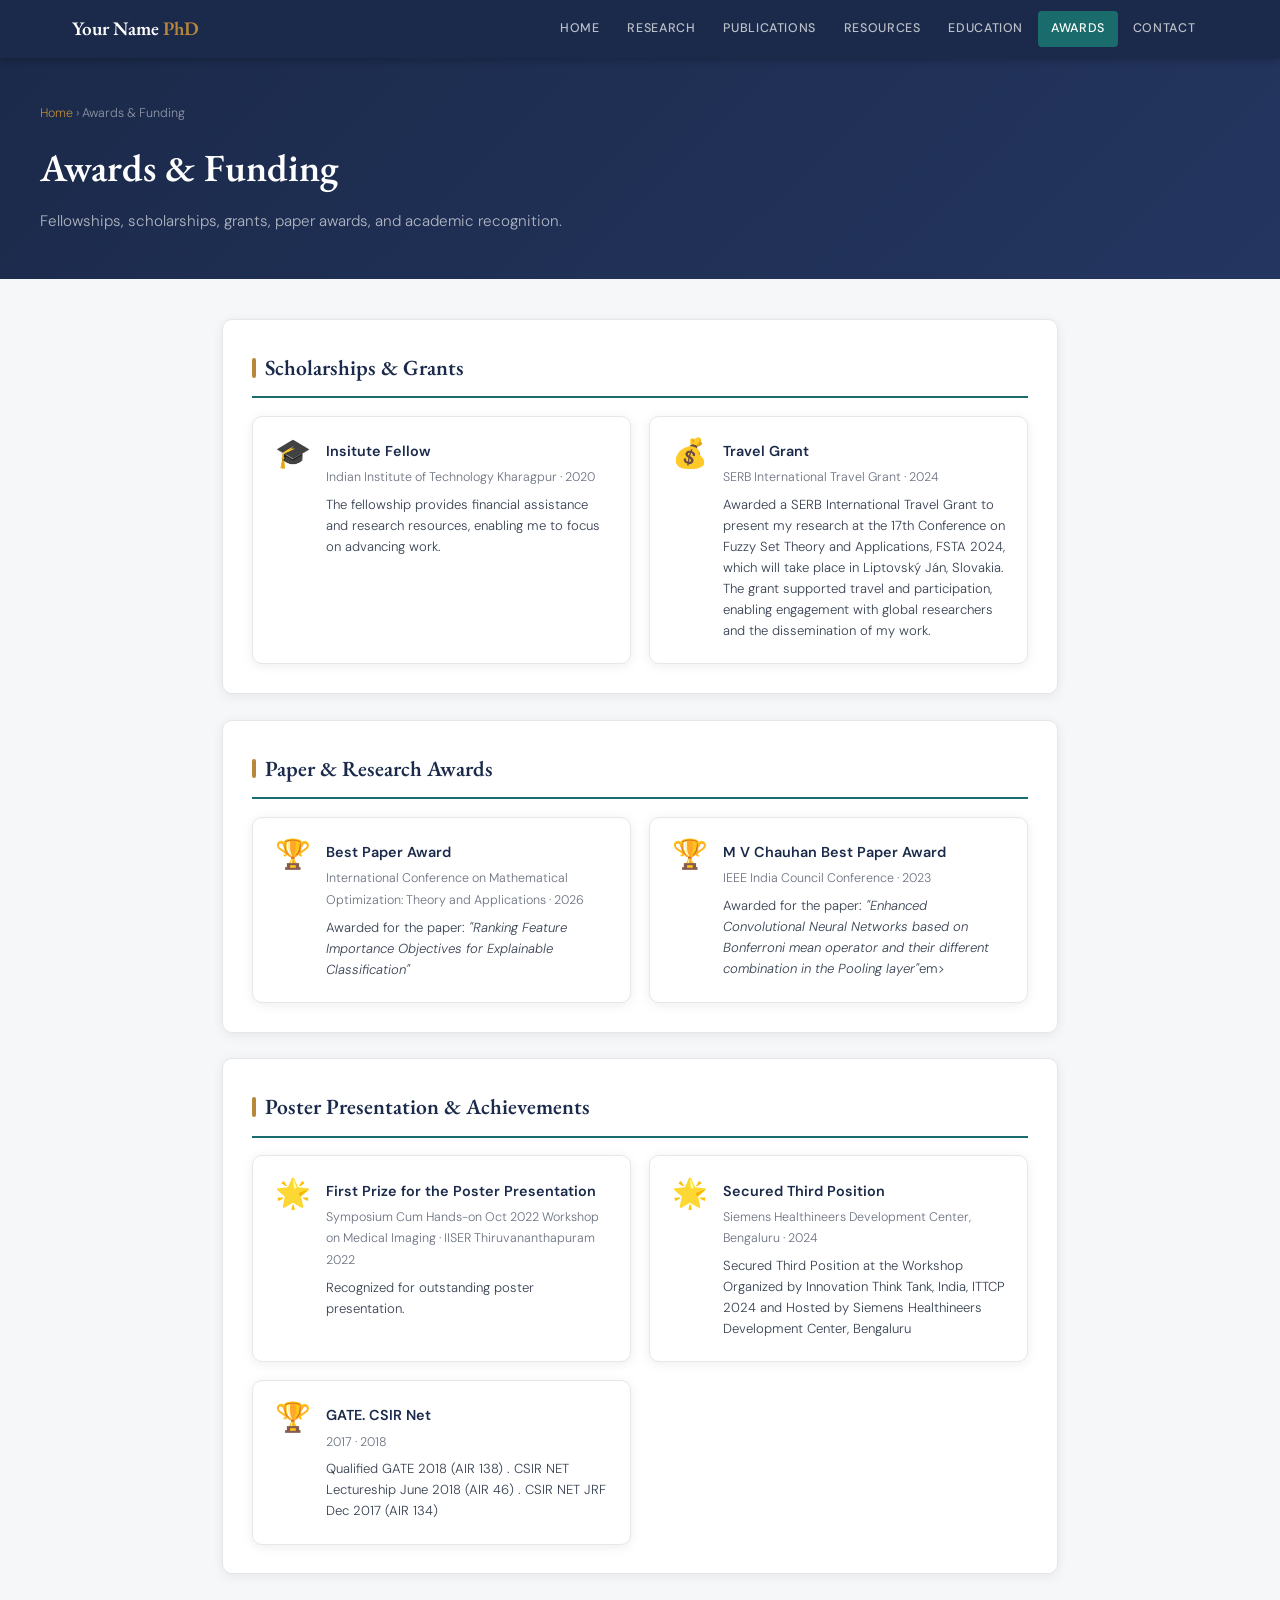
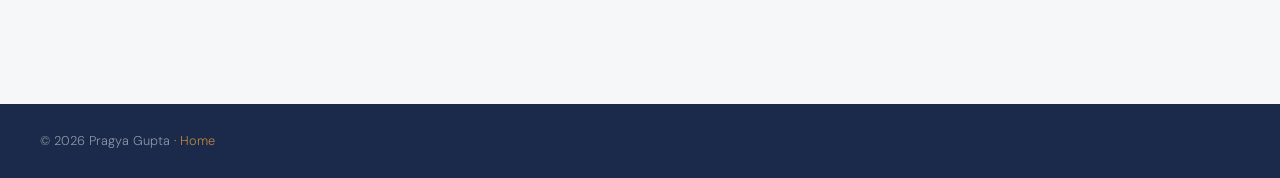
==== commit 1b80622b: "Update awards.html" ====
--- a/awards.html
+++ b/awards.html
@@ -37,7 +37,7 @@
   <main class="page-single">
 
     <div class="card">
-      <h2 class="card-title">Fellowships &amp; Scholarships</h2>
+      <h2 class="card-title">Scholarships &amp; Grants</h2>
       <div class="awards-grid">
         <div class="aw-item">
           <div class="aw-icon">🎓</div>
@@ -90,7 +90,7 @@
     </div>
 
     <div class="card">
-      <h2 class="card-title">Poster Presentation</h2>
+      <h2 class="card-title">Poster Presentation &amp; Achievements </h2>
       <div class="awards-grid">
         <div class="aw-item">
           <div class="aw-icon">🌟</div>
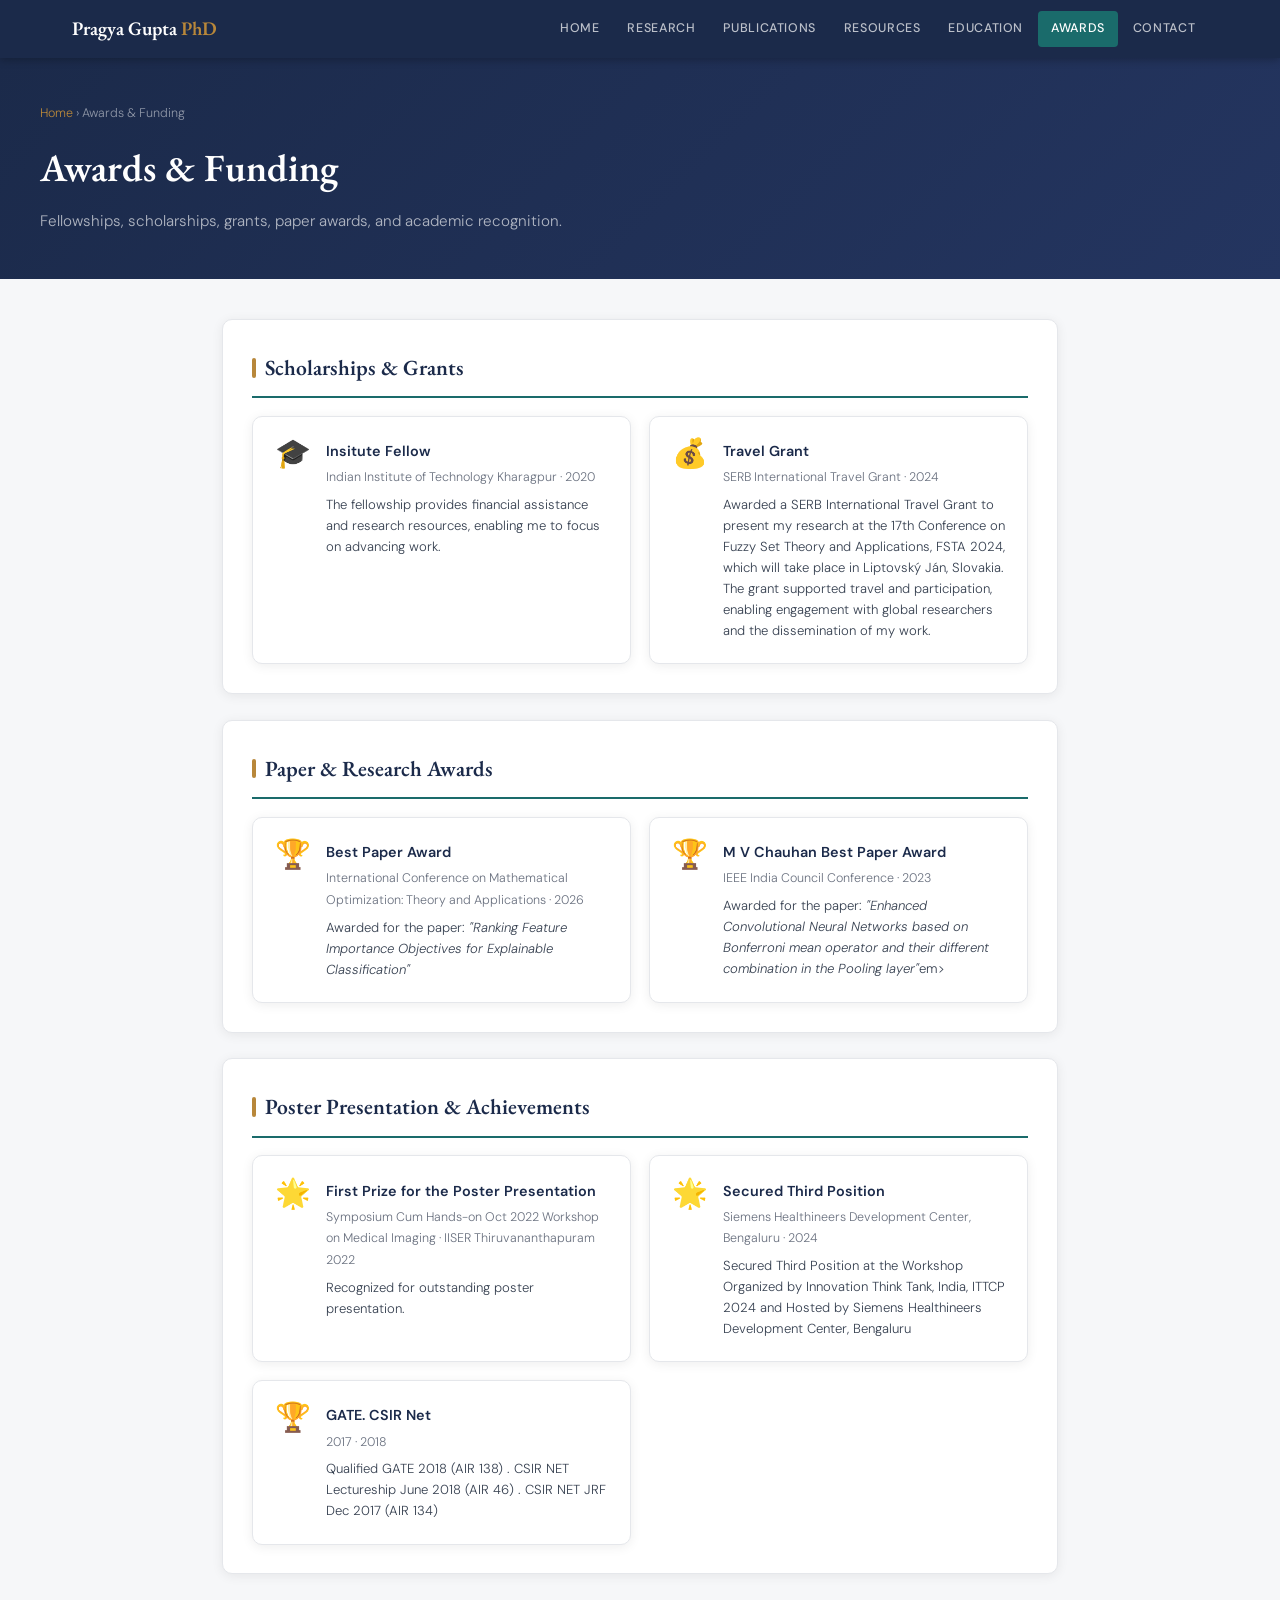
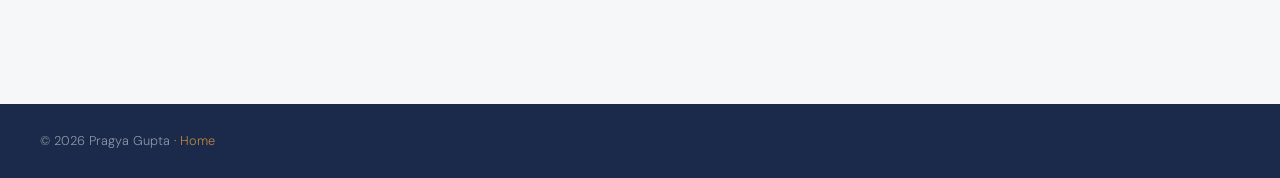
==== commit e142868f: "Update awards.html" ====
--- a/awards.html
+++ b/awards.html
@@ -10,7 +10,7 @@
 <body>
   <header id="header">
     <div class="header-inner">
-      <a href="index.html" class="site-title">Your Name <span>PhD</span></a>
+      <a href="index.html" class="site-title">Pragya Gupta <span>PhD</span></a>
       <nav class="main-nav">
         <a href="index.html">Home</a><a href="research.html">Research</a>
         <a href="publications.html">Publications</a><a href="resources.html">Resources</a>
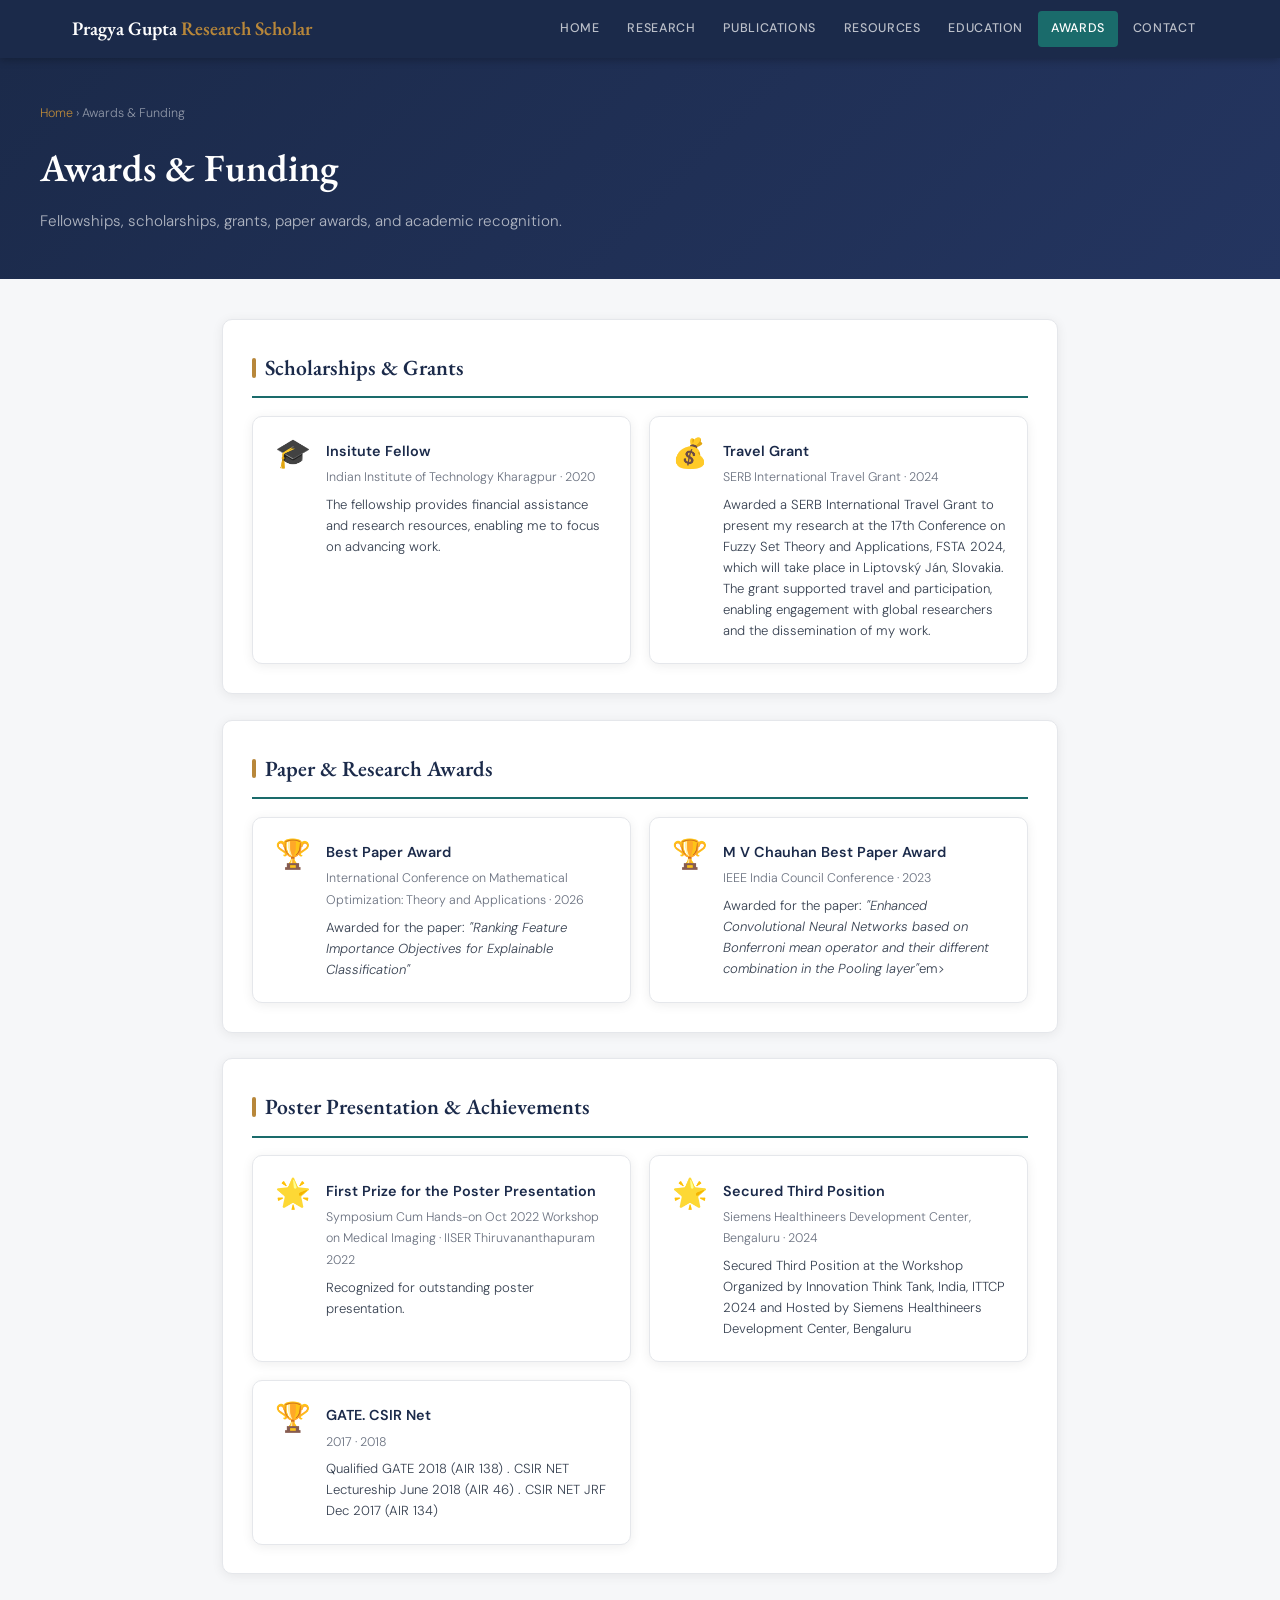
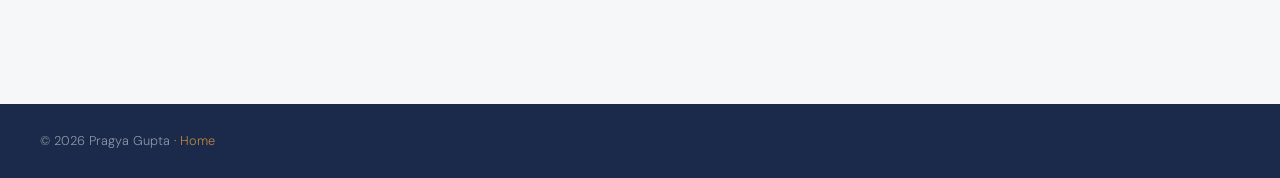
==== commit edde8553: "Update awards.html" ====
--- a/awards.html
+++ b/awards.html
@@ -10,7 +10,7 @@
 <body>
   <header id="header">
     <div class="header-inner">
-      <a href="index.html" class="site-title">Pragya Gupta <span>PhD</span></a>
+      <a href="index.html" class="site-title">Pragya Gupta <span>Research Scholar</span></a>
       <nav class="main-nav">
         <a href="index.html">Home</a><a href="research.html">Research</a>
         <a href="publications.html">Publications</a><a href="resources.html">Resources</a>
